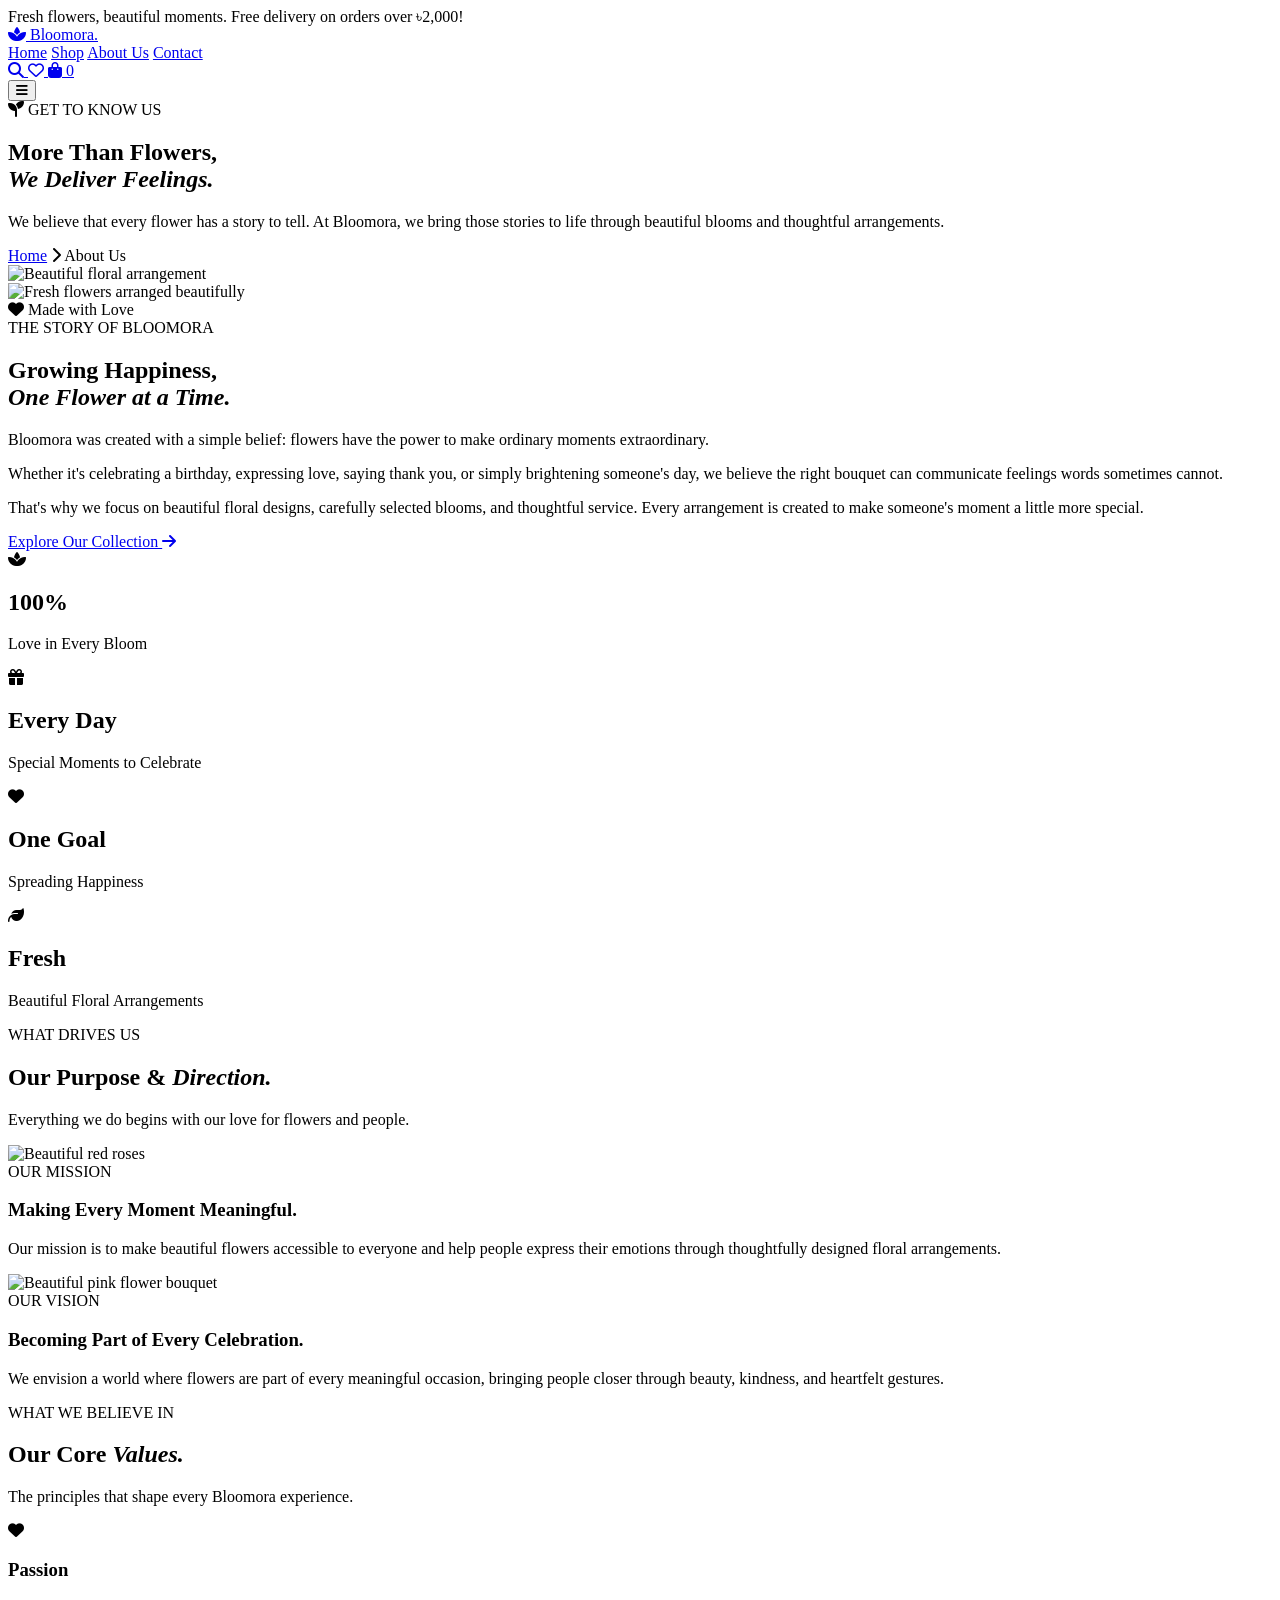
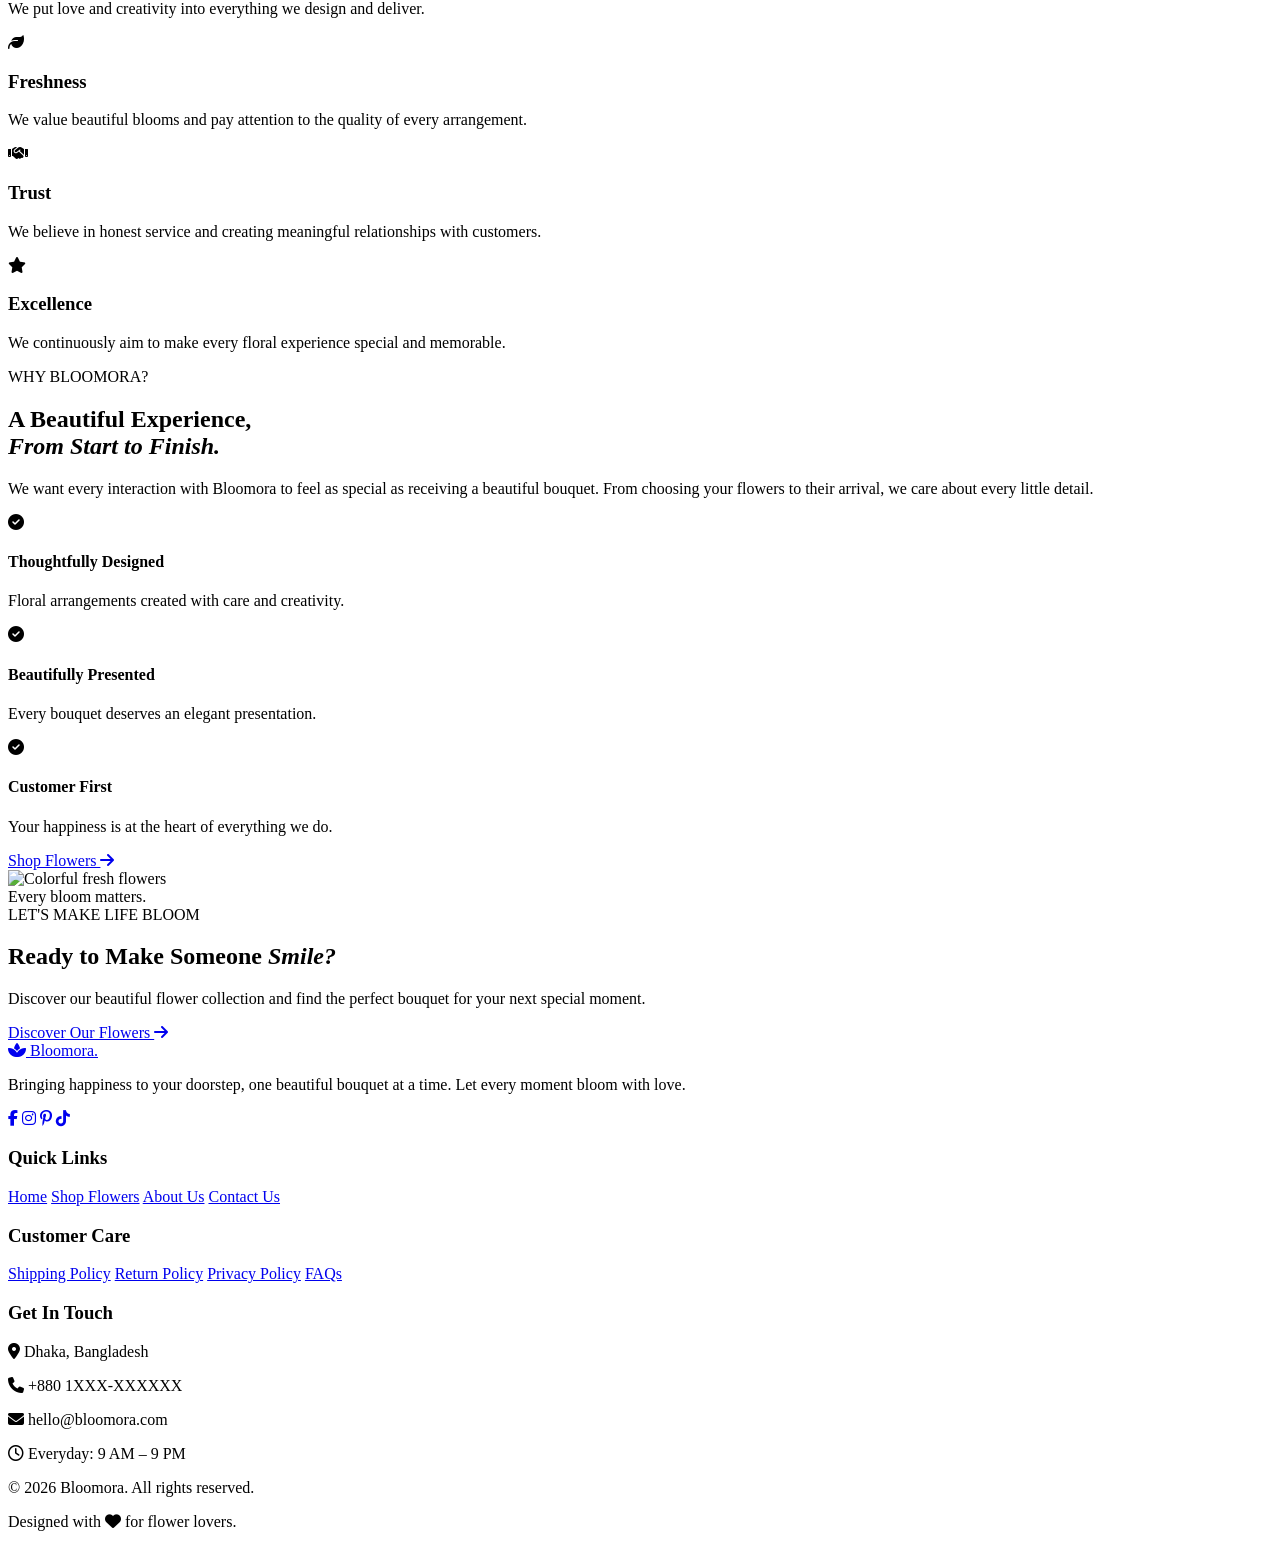
==== about.html @ 62928b1f "Add files via upload" ====
<!DOCTYPE html>
<html lang="en">
<head>
    <meta charset="UTF-8">
    <meta name="viewport" content="width=device-width, initial-scale=1.0">

    <meta name="description" content="Discover the story behind Bloomora. Learn about our passion for fresh flowers, beautiful arrangements and spreading happiness.">

    <title>About Us | Bloomora</title>

    <!-- Google Fonts -->
    <link rel="preconnect" href="https://fonts.googleapis.com">
    <link rel="preconnect" href="https://fonts.gstatic.com" crossorigin>

    <link href="https://fonts.googleapis.com/css2?family=DM+Sans:wght@400;500;600;700;800&family=Playfair+Display:ital,wght@0,500;0,600;0,700;1,500&display=swap" rel="stylesheet">

    <!-- Font Awesome -->
    <link rel="stylesheet" href="https://cdnjs.cloudflare.com/ajax/libs/font-awesome/6.7.2/css/all.min.css">

    <!-- Main CSS -->
    <link rel="stylesheet" href="css/style.css">
</head>

<body>

    <!-- Announcement Bar -->
    <div class="announcement-bar">
        Fresh flowers, beautiful moments. Free delivery on orders over ৳2,000!
    </div>


    <!-- Header -->
    <header class="header">
        <div class="container navbar">

            <a href="index.html" class="logo">
                <i class="fa-solid fa-spa"></i>
                Bloomora<span>.</span>
            </a>

            <nav class="nav-menu">
                <a href="index.html">Home</a>
                <a href="product.html">Shop</a>
                <a href="about.html" class="active">About Us</a>
                <a href="contact.html">Contact</a>
            </nav>

            <div class="nav-icons">
                <a href="product.html" aria-label="Search">
                    <i class="fa-solid fa-magnifying-glass"></i>
                </a>

                <a href="#" aria-label="Wishlist">
                    <i class="fa-regular fa-heart"></i>
                </a>

                <a href="#" class="cart-icon" aria-label="Shopping cart">
                    <i class="fa-solid fa-bag-shopping"></i>
                    <span>0</span>
                </a>
            </div>

            <button class="menu-toggle" aria-label="Open menu">
                <i class="fa-solid fa-bars"></i>
            </button>

        </div>
    </header>


    <main>

        <!-- About Hero -->
        <section class="about-hero">
            <div class="container about-hero-content">

                <span class="section-tag">
                    <i class="fa-solid fa-seedling"></i>
                    GET TO KNOW US
                </span>

                <h1>More Than Flowers,<br><em>We Deliver Feelings.</em></h1>

                <p>
                    We believe that every flower has a story to tell.
                    At Bloomora, we bring those stories to life through
                    beautiful blooms and thoughtful arrangements.
                </p>

                <div class="breadcrumb about-breadcrumb">
                    <a href="index.html">Home</a>
                    <i class="fa-solid fa-chevron-right"></i>
                    <span>About Us</span>
                </div>

            </div>
        </section>


        <!-- Our Story -->
        <section class="our-story section-padding">

            <div class="container story-grid">

                <div class="story-images">

                    <div class="story-image-main">
                        <img
                            src="https://images.unsplash.com/photo-1490750967868-88aa4486c946?auto=format&fit=crop&w=900&q=85"
                            alt="Beautiful floral arrangement"
                        >
                    </div>

                    <div class="story-image-small">
                        <img
                            src="https://images.unsplash.com/photo-1455659817273-f96807779a8a?auto=format&fit=crop&w=600&q=85"
                            alt="Fresh flowers arranged beautifully"
                        >
                    </div>

                    <div class="story-floating-label">
                        <i class="fa-solid fa-heart"></i>
                        <span>Made with Love</span>
                    </div>

                </div>


                <div class="story-content">

                    <span class="section-tag">THE STORY OF BLOOMORA</span>

                    <h2>Growing Happiness,<br><em>One Flower at a Time.</em></h2>

                    <p>
                        Bloomora was created with a simple belief:
                        flowers have the power to make ordinary moments
                        extraordinary.
                    </p>

                    <p>
                        Whether it's celebrating a birthday, expressing
                        love, saying thank you, or simply brightening
                        someone's day, we believe the right bouquet can
                        communicate feelings words sometimes cannot.
                    </p>

                    <p>
                        That's why we focus on beautiful floral designs,
                        carefully selected blooms, and thoughtful service.
                        Every arrangement is created to make someone's
                        moment a little more special.
                    </p>

                    <a href="product.html" class="btn btn-primary">
                        Explore Our Collection
                        <i class="fa-solid fa-arrow-right"></i>
                    </a>

                </div>

            </div>

        </section>


        <!-- Statistics -->
        <section class="about-stats">

            <div class="container stats-grid">

                <div class="stat-item">
                    <i class="fa-solid fa-spa"></i>
                    <h2>100%</h2>
                    <p>Love in Every Bloom</p>
                </div>

                <div class="stat-item">
                    <i class="fa-solid fa-gift"></i>
                    <h2>Every Day</h2>
                    <p>Special Moments to Celebrate</p>
                </div>

                <div class="stat-item">
                    <i class="fa-solid fa-heart"></i>
                    <h2>One Goal</h2>
                    <p>Spreading Happiness</p>
                </div>

                <div class="stat-item">
                    <i class="fa-solid fa-leaf"></i>
                    <h2>Fresh</h2>
                    <p>Beautiful Floral Arrangements</p>
                </div>

            </div>

        </section>


        <!-- Mission and Vision -->
        <section class="mission-section section-padding">

            <div class="container">

                <div class="section-heading centered-heading">
                    <span class="section-tag">WHAT DRIVES US</span>
                    <h2>Our Purpose & <em>Direction.</em></h2>
                    <p>Everything we do begins with our love for flowers and people.</p>
                </div>


                <div class="mission-grid">

                    <div class="mission-card">

                        <div class="mission-image">
                            <img
                                src="https://images.unsplash.com/photo-1494972308805-463bc619d34e?auto=format&fit=crop&w=800&q=85"
                                alt="Beautiful red roses"
                            >
                        </div>

                        <div class="mission-content">
                            <span class="section-tag">OUR MISSION</span>

                            <h3>Making Every Moment Meaningful.</h3>

                            <p>
                                Our mission is to make beautiful flowers
                                accessible to everyone and help people
                                express their emotions through thoughtfully
                                designed floral arrangements.
                            </p>
                        </div>

                    </div>


                    <div class="mission-card">

                        <div class="mission-image">
                            <img
                                src="https://images.unsplash.com/photo-1525310072745-f49212b5ac6d?auto=format&fit=crop&w=800&q=85"
                                alt="Beautiful pink flower bouquet"
                            >
                        </div>

                        <div class="mission-content">
                            <span class="section-tag">OUR VISION</span>

                            <h3>Becoming Part of Every Celebration.</h3>

                            <p>
                                We envision a world where flowers are
                                part of every meaningful occasion, bringing
                                people closer through beauty, kindness,
                                and heartfelt gestures.
                            </p>
                        </div>

                    </div>

                </div>

            </div>

        </section>


        <!-- Core Values -->
        <section class="values-section section-padding">

            <div class="container">

                <div class="section-heading centered-heading">
                    <span class="section-tag">WHAT WE BELIEVE IN</span>
                    <h2>Our Core <em>Values.</em></h2>
                    <p>The principles that shape every Bloomora experience.</p>
                </div>


                <div class="values-grid">

                    <div class="value-card">
                        <div class="value-icon">
                            <i class="fa-solid fa-heart"></i>
                        </div>

                        <h3>Passion</h3>

                        <p>
                            We put love and creativity into everything
                            we design and deliver.
                        </p>
                    </div>


                    <div class="value-card">
                        <div class="value-icon">
                            <i class="fa-solid fa-leaf"></i>
                        </div>

                        <h3>Freshness</h3>

                        <p>
                            We value beautiful blooms and pay attention
                            to the quality of every arrangement.
                        </p>
                    </div>


                    <div class="value-card">
                        <div class="value-icon">
                            <i class="fa-solid fa-handshake"></i>
                        </div>

                        <h3>Trust</h3>

                        <p>
                            We believe in honest service and creating
                            meaningful relationships with customers.
                        </p>
                    </div>


                    <div class="value-card">
                        <div class="value-icon">
                            <i class="fa-solid fa-star"></i>
                        </div>

                        <h3>Excellence</h3>

                        <p>
                            We continuously aim to make every floral
                            experience special and memorable.
                        </p>
                    </div>

                </div>

            </div>

        </section>


        <!-- Why Bloomora -->
        <section class="about-why-section section-padding">

            <div class="container about-why-grid">

                <div class="about-why-content">

                    <span class="section-tag">WHY BLOOMORA?</span>

                    <h2>A Beautiful Experience,<br><em>From Start to Finish.</em></h2>

                    <p>
                        We want every interaction with Bloomora to feel
                        as special as receiving a beautiful bouquet.
                        From choosing your flowers to their arrival,
                        we care about every little detail.
                    </p>


                    <div class="why-list">

                        <div class="why-list-item">
                            <i class="fa-solid fa-circle-check"></i>

                            <div>
                                <h4>Thoughtfully Designed</h4>
                                <p>Floral arrangements created with care and creativity.</p>
                            </div>
                        </div>


                        <div class="why-list-item">
                            <i class="fa-solid fa-circle-check"></i>

                            <div>
                                <h4>Beautifully Presented</h4>
                                <p>Every bouquet deserves an elegant presentation.</p>
                            </div>
                        </div>


                        <div class="why-list-item">
                            <i class="fa-solid fa-circle-check"></i>

                            <div>
                                <h4>Customer First</h4>
                                <p>Your happiness is at the heart of everything we do.</p>
                            </div>
                        </div>

                    </div>

                    <a href="product.html" class="btn btn-primary">
                        Shop Flowers <i class="fa-solid fa-arrow-right"></i>
                    </a>

                </div>


                <div class="about-why-image">
                    <img
                        src="https://images.unsplash.com/photo-1508610048659-a06b669e3321?auto=format&fit=crop&w=900&q=85"
                        alt="Colorful fresh flowers"
                    >

                    <div class="why-image-label">
                        <span>Every bloom matters.</span>
                    </div>
                </div>

            </div>

        </section>


        <!-- Call to Action -->
        <section class="about-cta">

            <div class="container about-cta-content">

                <span class="section-tag">LET'S MAKE LIFE BLOOM</span>

                <h2>Ready to Make Someone <em>Smile?</em></h2>

                <p>
                    Discover our beautiful flower collection
                    and find the perfect bouquet for your next special moment.
                </p>

                <a href="product.html" class="btn btn-primary">
                    Discover Our Flowers
                    <i class="fa-solid fa-arrow-right"></i>
                </a>

            </div>

        </section>

    </main>


    <!-- Footer -->
    <footer class="footer">

        <div class="container">

            <div class="footer-grid">

                <div class="footer-about">

                    <a href="index.html" class="logo footer-logo">
                        <i class="fa-solid fa-spa"></i>
                        Bloomora<span>.</span>
                    </a>

                    <p>
                        Bringing happiness to your doorstep, one beautiful
                        bouquet at a time. Let every moment bloom with love.
                    </p>

                    <div class="social-links">
                        <a href="#" aria-label="Facebook"><i class="fa-brands fa-facebook-f"></i></a>
                        <a href="#" aria-label="Instagram"><i class="fa-brands fa-instagram"></i></a>
                        <a href="#" aria-label="Pinterest"><i class="fa-brands fa-pinterest-p"></i></a>
                        <a href="#" aria-label="TikTok"><i class="fa-brands fa-tiktok"></i></a>
                    </div>

                </div>


                <div class="footer-links">
                    <h3>Quick Links</h3>
                    <a href="index.html">Home</a>
                    <a href="product.html">Shop Flowers</a>
                    <a href="about.html">About Us</a>
                    <a href="contact.html">Contact Us</a>
                </div>


                <div class="footer-links">
                    <h3>Customer Care</h3>
                    <a href="#">Shipping Policy</a>
                    <a href="#">Return Policy</a>
                    <a href="#">Privacy Policy</a>
                    <a href="#">FAQs</a>
                </div>


                <div class="footer-contact">
                    <h3>Get In Touch</h3>

                    <p><i class="fa-solid fa-location-dot"></i> Dhaka, Bangladesh</p>
                    <p><i class="fa-solid fa-phone"></i> +880 1XXX-XXXXXX</p>
                    <p><i class="fa-solid fa-envelope"></i> hello@bloomora.com</p>
                    <p><i class="fa-regular fa-clock"></i> Everyday: 9 AM – 9 PM</p>

                </div>

            </div>


            <div class="footer-bottom">
                <p>© 2026 Bloomora. All rights reserved.</p>
                <p>Designed with <i class="fa-solid fa-heart"></i> for flower lovers.</p>
            </div>

        </div>

    </footer>

</body>
</html>
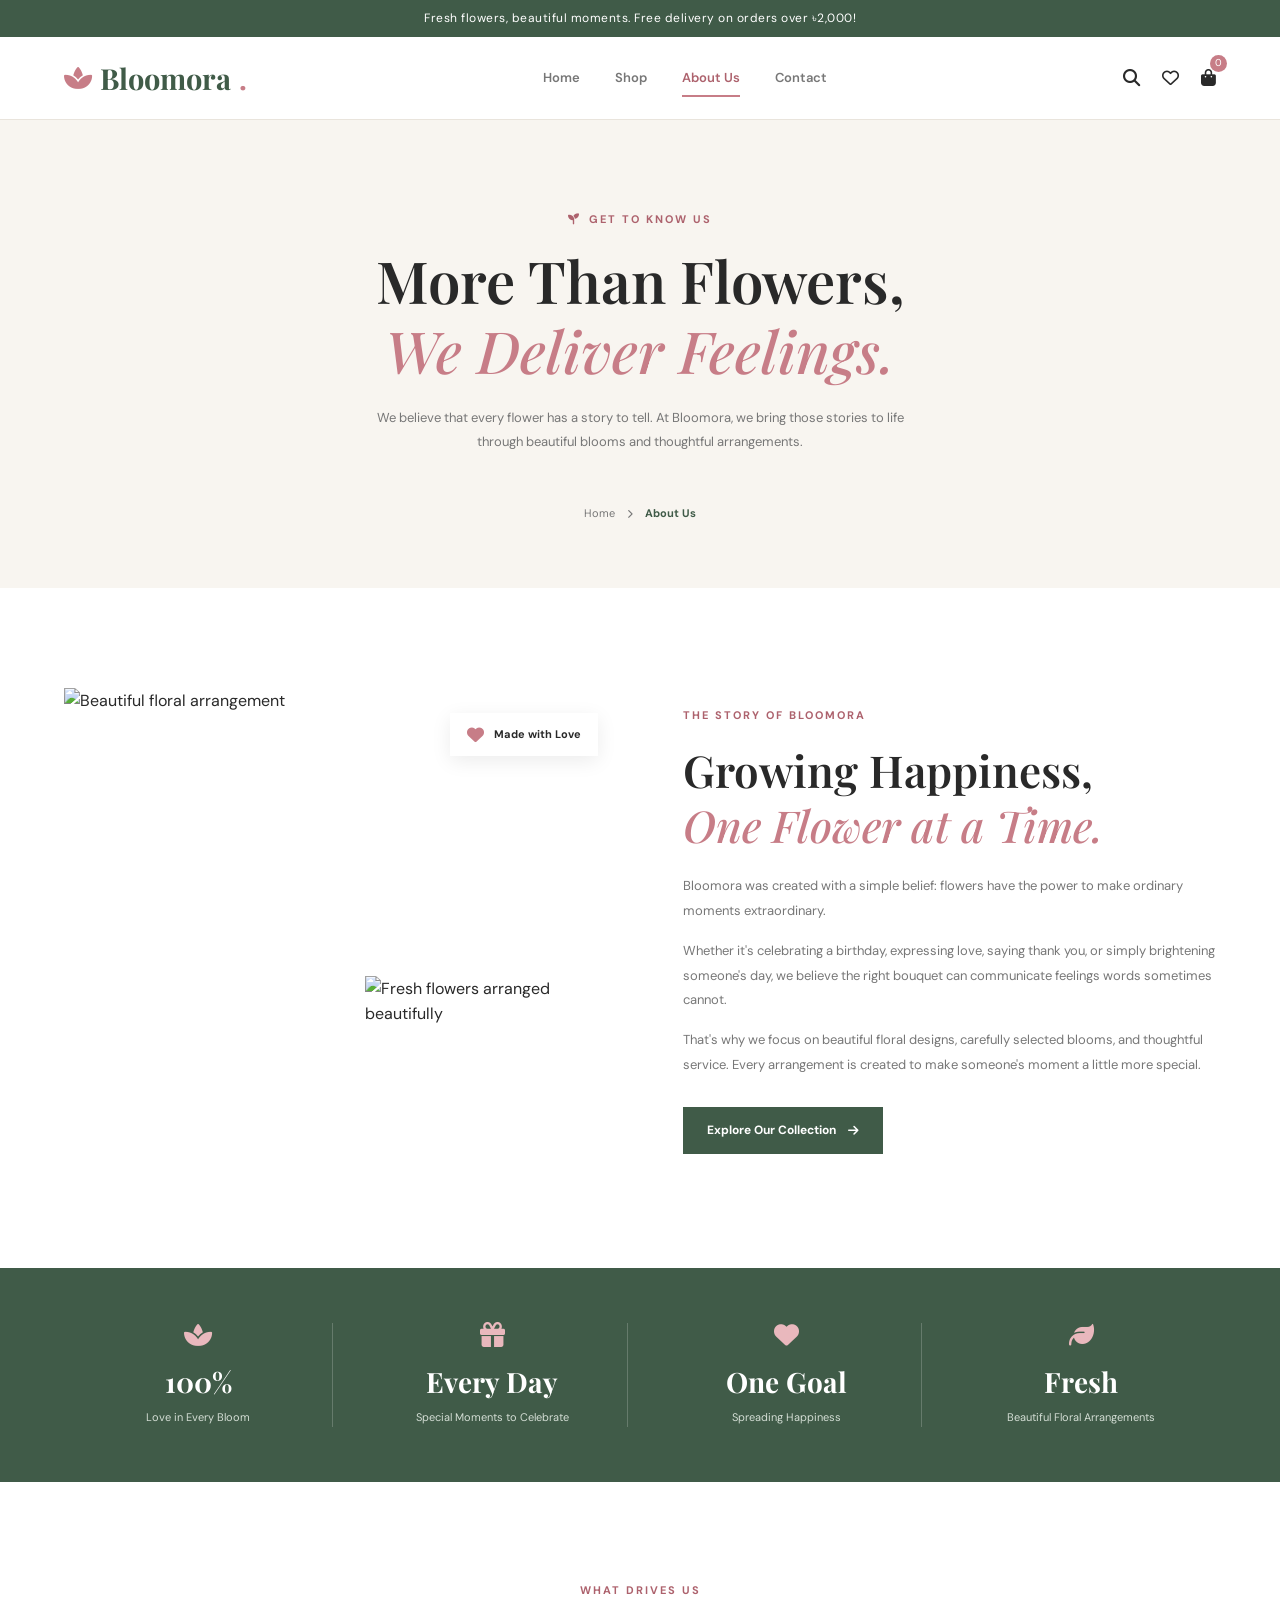
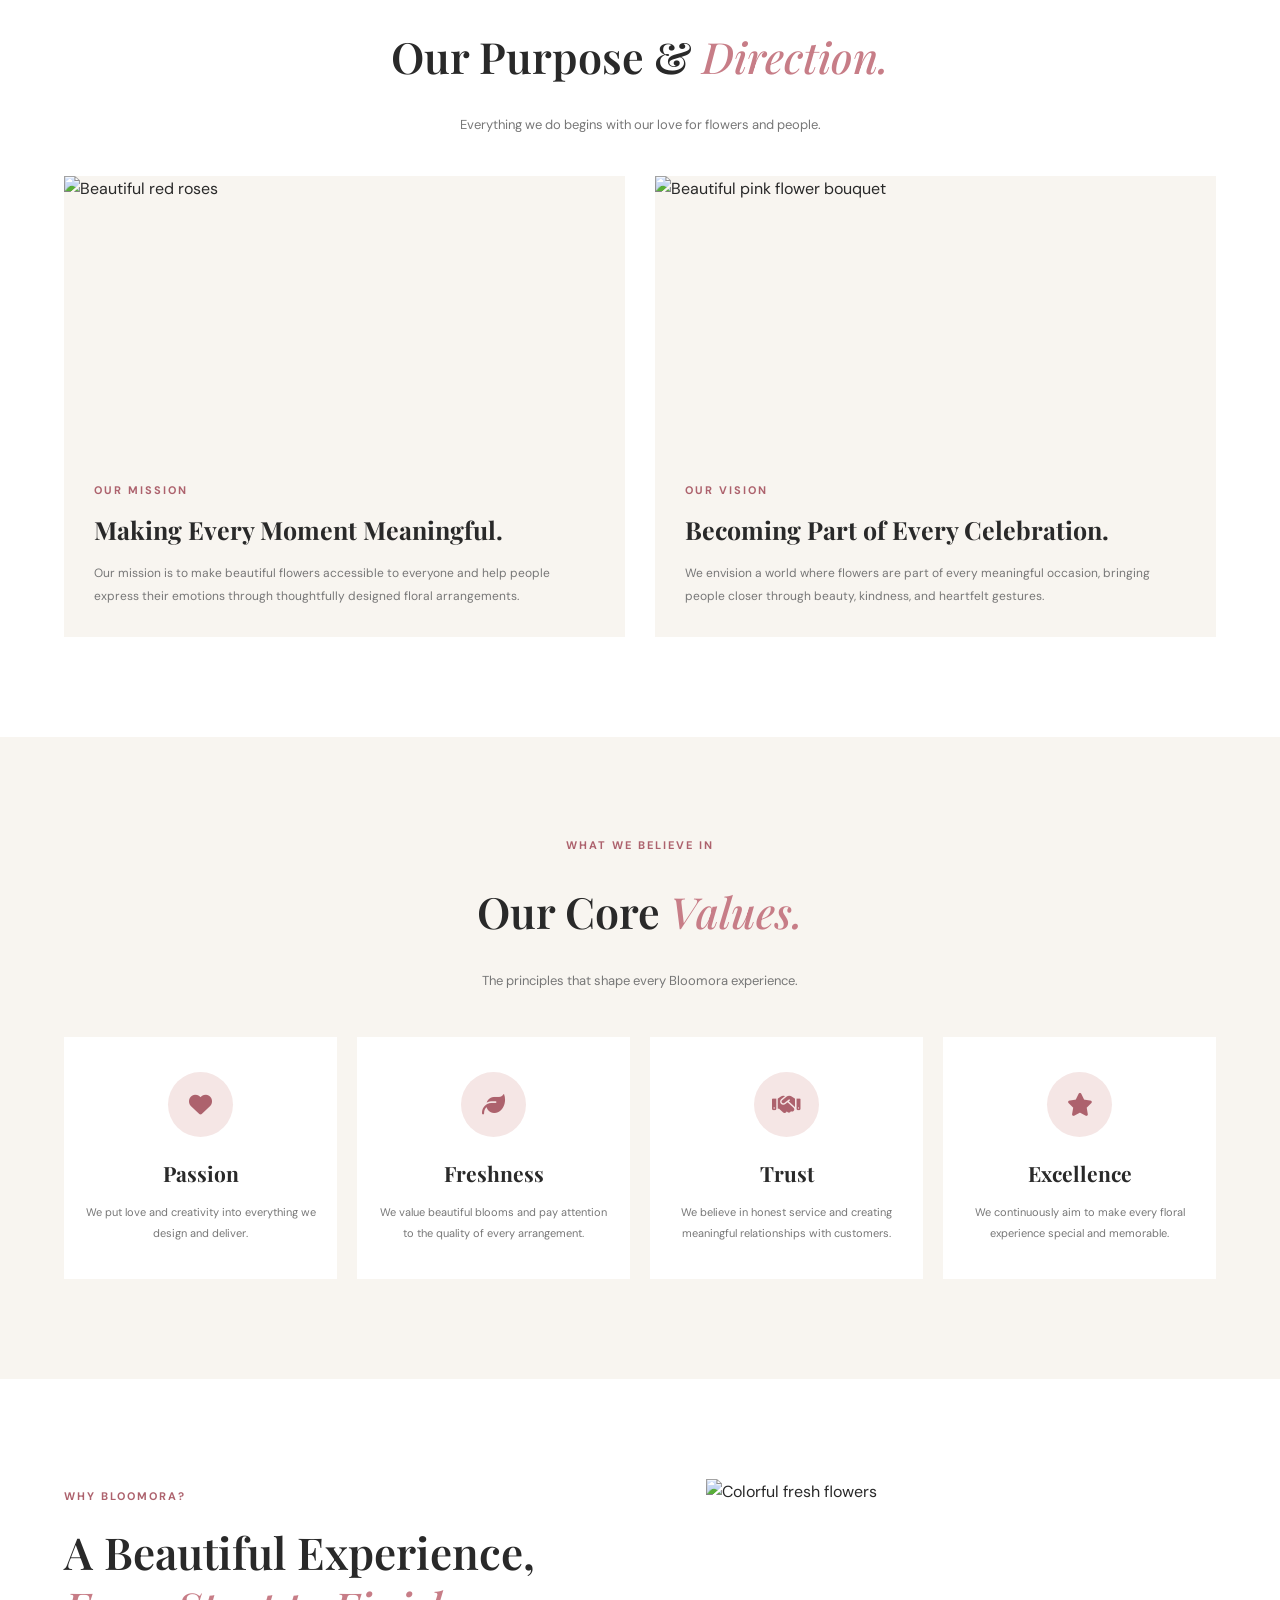
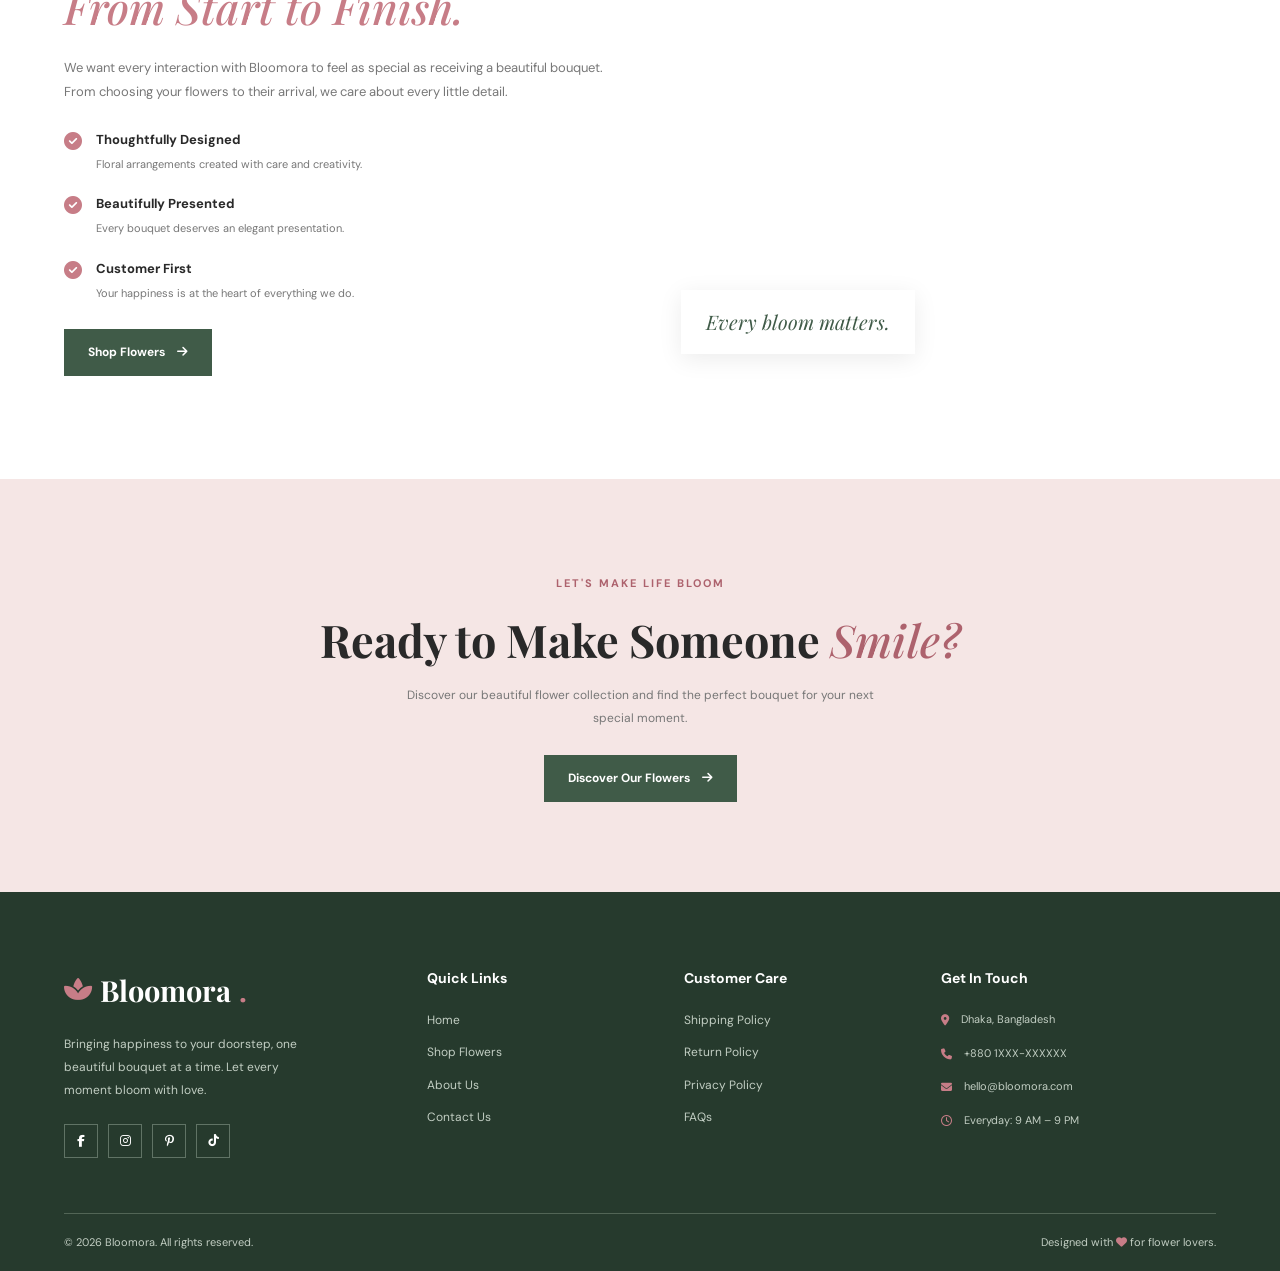
==== commit 1fbd3e57: "Add files via upload" ====
--- a/about.html
+++ b/about.html
@@ -19,7 +19,7 @@
     <link rel="stylesheet" href="https://cdnjs.cloudflare.com/ajax/libs/font-awesome/6.7.2/css/all.min.css">
 
     <!-- Main CSS -->
-    <link rel="stylesheet" href="css/style.css">
+    <link rel="stylesheet" href="style.css">
 </head>
 
 <body>
--- a/style.css
+++ b/style.css
@@ -0,0 +1,2616 @@
+
+/* =========================================
+   BLOOMORA - GLOBAL STYLES
+========================================= */
+
+@import url('https://fonts.googleapis.com/css2?family=DM+Sans:wght@400;500;600;700;800&family=Playfair+Display:ital,wght@0,500;0,600;0,700;1,500;1,600&display=swap');
+
+:root {
+    --primary: #c77d87;
+    --primary-dark: #ad626d;
+    --secondary: #405b48;
+    --secondary-dark: #304936;
+    --background: #f8f5f0;
+    --white: #ffffff;
+    --text: #292929;
+    --text-light: #777777;
+    --border: #e9e4dc;
+    --pink-light: #f5e6e5;
+
+    --heading-font: 'Playfair Display', serif;
+    --body-font: 'DM Sans', sans-serif;
+
+    --container-width: 1200px;
+}
+
+* {
+    margin: 0;
+    padding: 0;
+    box-sizing: border-box;
+}
+
+html {
+    scroll-behavior: smooth;
+}
+
+body {
+    font-family: var(--body-font);
+    color: var(--text);
+    background: var(--white);
+    line-height: 1.6;
+}
+
+a {
+    text-decoration: none;
+    color: inherit;
+}
+
+button,
+input {
+    font-family: inherit;
+}
+
+button {
+    cursor: pointer;
+}
+
+img {
+    display: block;
+    width: 100%;
+}
+
+.container {
+    width: min(90%, var(--container-width));
+    margin: 0 auto;
+}
+
+.section-padding {
+    padding: 100px 0;
+}
+
+
+/* =========================================
+   ANNOUNCEMENT BAR
+========================================= */
+
+.announcement-bar {
+    background: var(--secondary);
+    color: var(--white);
+    text-align: center;
+    padding: 9px 15px;
+    font-size: 12px;
+    letter-spacing: 0.5px;
+}
+
+
+/* =========================================
+   HEADER & NAVIGATION
+========================================= */
+
+.header {
+    background: var(--white);
+    border-bottom: 1px solid var(--border);
+    position: sticky;
+    top: 0;
+    z-index: 1000;
+}
+
+.navbar {
+    min-height: 82px;
+    display: flex;
+    align-items: center;
+    justify-content: space-between;
+    gap: 30px;
+}
+
+.logo {
+    font-family: var(--heading-font);
+    font-size: 29px;
+    font-weight: 700;
+    color: var(--secondary);
+    display: flex;
+    align-items: center;
+    gap: 8px;
+    white-space: nowrap;
+}
+
+.logo i {
+    font-size: 25px;
+    color: var(--primary);
+}
+
+.logo span {
+    color: var(--primary);
+}
+
+.nav-menu {
+    display: flex;
+    align-items: center;
+    gap: 35px;
+}
+
+.nav-menu a {
+    font-size: 13px;
+    font-weight: 600;
+    color: var(--text-light);
+    transition: 0.3s ease;
+    position: relative;
+}
+
+.nav-menu a:hover,
+.nav-menu a.active {
+    color: var(--primary-dark);
+}
+
+.nav-menu a::after {
+    content: '';
+    position: absolute;
+    left: 0;
+    bottom: -8px;
+    width: 0;
+    height: 2px;
+    background: var(--primary);
+    transition: 0.3s ease;
+}
+
+.nav-menu a:hover::after,
+.nav-menu a.active::after {
+    width: 100%;
+}
+
+.nav-icons {
+    display: flex;
+    align-items: center;
+    gap: 22px;
+}
+
+.nav-icons a {
+    color: var(--text);
+    font-size: 17px;
+    transition: 0.3s ease;
+    position: relative;
+}
+
+.nav-icons a:hover {
+    color: var(--primary);
+}
+
+.cart-icon span {
+    position: absolute;
+    top: -10px;
+    right: -11px;
+    width: 17px;
+    height: 17px;
+    background: var(--primary);
+    color: white;
+    border-radius: 50%;
+    font-size: 10px;
+    display: flex;
+    justify-content: center;
+    align-items: center;
+}
+
+.menu-toggle {
+    display: none;
+    border: none;
+    background: transparent;
+    font-size: 22px;
+    color: var(--secondary);
+}
+
+
+/* =========================================
+   HERO SECTION
+========================================= */
+
+.hero {
+    background: var(--background);
+    padding: 65px 0;
+    overflow: hidden;
+}
+
+.hero-content {
+    display: grid;
+    grid-template-columns: 1fr 0.95fr;
+    align-items: center;
+    gap: 65px;
+}
+
+.section-tag {
+    display: inline-flex;
+    align-items: center;
+    gap: 8px;
+    color: var(--primary-dark);
+    font-size: 11px;
+    font-weight: 700;
+    letter-spacing: 2px;
+    margin-bottom: 18px;
+}
+
+.hero-text h1 {
+    font-family: var(--heading-font);
+    font-size: clamp(43px, 5.1vw, 67px);
+    line-height: 1.15;
+    font-weight: 600;
+    max-width: 580px;
+    margin-bottom: 22px;
+}
+
+.hero-text h1 em,
+.section-heading h2 em,
+.promo-content h2 em,
+.newsletter-container h2 em {
+    color: var(--primary);
+    font-weight: 500;
+}
+
+.hero-text > p {
+    color: var(--text-light);
+    font-size: 15px;
+    max-width: 460px;
+    line-height: 1.9;
+    margin-bottom: 30px;
+}
+
+.hero-buttons {
+    display: flex;
+    align-items: center;
+    flex-wrap: wrap;
+    gap: 14px;
+}
+
+.btn {
+    display: inline-flex;
+    align-items: center;
+    justify-content: center;
+    gap: 12px;
+    padding: 14px 24px;
+    font-size: 12px;
+    font-weight: 700;
+    transition: 0.3s ease;
+}
+
+.btn-primary {
+    background: var(--secondary);
+    color: var(--white);
+}
+
+.btn-primary:hover {
+    background: var(--primary-dark);
+    transform: translateY(-3px);
+}
+
+.btn-outline {
+    border: 1px solid var(--border);
+    color: var(--text);
+    background: transparent;
+}
+
+.btn-outline:hover {
+    border-color: var(--primary);
+    color: var(--primary-dark);
+}
+
+.hero-note {
+    display: flex;
+    align-items: center;
+    gap: 13px;
+    margin-top: 42px;
+}
+
+.hero-note-icon {
+    width: 43px;
+    height: 43px;
+    background: var(--white);
+    color: var(--secondary);
+    border-radius: 50%;
+    display: grid;
+    place-items: center;
+}
+
+.hero-note strong,
+.hero-note span {
+    display: block;
+}
+
+.hero-note strong {
+    font-size: 12px;
+}
+
+.hero-note span {
+    font-size: 11px;
+    color: var(--text-light);
+    margin-top: 3px;
+}
+
+.hero-image {
+    height: 490px;
+    position: relative;
+}
+
+.hero-image > img {
+    height: 100%;
+    object-fit: cover;
+    border-radius: 200px 200px 8px 8px;
+}
+
+.hero-floating-card {
+    position: absolute;
+    bottom: 35px;
+    left: -35px;
+    background: var(--white);
+    padding: 16px 22px;
+    display: flex;
+    align-items: center;
+    gap: 13px;
+    box-shadow: 0 10px 35px rgba(0, 0, 0, 0.09);
+}
+
+.hero-floating-card > i {
+    font-size: 22px;
+    color: var(--primary);
+}
+
+.hero-floating-card strong,
+.hero-floating-card span {
+    display: block;
+}
+
+.hero-floating-card strong {
+    font-size: 12px;
+}
+
+.hero-floating-card span {
+    font-size: 10px;
+    color: var(--text-light);
+}
+
+
+/* =========================================
+   BENEFITS SECTION
+========================================= */
+
+.benefits-section {
+    padding: 30px 0;
+    border-bottom: 1px solid var(--border);
+}
+
+.benefits-grid {
+    display: grid;
+    grid-template-columns: repeat(4, 1fr);
+    gap: 25px;
+}
+
+.benefit-item {
+    display: flex;
+    align-items: center;
+    justify-content: center;
+    gap: 14px;
+}
+
+.benefit-item > i {
+    font-size: 24px;
+    color: var(--primary);
+}
+
+.benefit-item h3 {
+    font-size: 12px;
+    font-weight: 700;
+}
+
+.benefit-item p {
+    font-size: 11px;
+    color: var(--text-light);
+}
+
+
+/* =========================================
+   SECTION HEADINGS
+========================================= */
+
+.section-heading {
+    display: flex;
+    align-items: end;
+    justify-content: space-between;
+    gap: 20px;
+    margin-bottom: 40px;
+}
+
+.section-heading .section-tag {
+    margin-bottom: 10px;
+}
+
+.section-heading h2,
+.promo-content h2,
+.newsletter-container h2 {
+    font-family: var(--heading-font);
+    font-size: clamp(32px, 3.5vw, 43px);
+    line-height: 1.25;
+    font-weight: 600;
+}
+
+.text-link {
+    color: var(--secondary);
+    font-size: 12px;
+    font-weight: 700;
+    display: inline-flex;
+    align-items: center;
+    gap: 10px;
+    transition: 0.3s ease;
+    white-space: nowrap;
+}
+
+.text-link:hover {
+    color: var(--primary-dark);
+    gap: 15px;
+}
+
+
+/* =========================================
+   CATEGORIES SECTION
+========================================= */
+
+.categories-section {
+    background: var(--white);
+}
+
+.categories-grid {
+    display: grid;
+    grid-template-columns: repeat(3, 1fr);
+    gap: 25px;
+}
+
+.category-card {
+    position: relative;
+    height: 340px;
+    overflow: hidden;
+}
+
+.category-card img {
+    height: 100%;
+    object-fit: cover;
+    transition: transform 0.6s ease;
+}
+
+.category-card:hover img {
+    transform: scale(1.08);
+}
+
+.category-card::after {
+    content: '';
+    position: absolute;
+    inset: 0;
+    background: linear-gradient(
+        to top,
+        rgba(0, 0, 0, 0.7),
+        transparent 65%
+    );
+}
+
+.category-overlay {
+    position: absolute;
+    z-index: 2;
+    bottom: 25px;
+    left: 25px;
+    color: var(--white);
+}
+
+.category-overlay h3 {
+    font-family: var(--heading-font);
+    font-size: 25px;
+    font-weight: 600;
+    margin-bottom: 7px;
+}
+
+.category-overlay span {
+    font-size: 11px;
+    display: flex;
+    align-items: center;
+    gap: 10px;
+}
+
+
+/* =========================================
+   PRODUCTS SECTION
+========================================= */
+
+.products-section {
+    background: var(--background);
+}
+
+.products-grid {
+    display: grid;
+    grid-template-columns: repeat(4, 1fr);
+    gap: 22px;
+}
+
+.product-card {
+    background: var(--white);
+    overflow: hidden;
+    transition: 0.3s ease;
+}
+
+.product-card:hover {
+    transform: translateY(-6px);
+    box-shadow: 0 15px 35px rgba(0, 0, 0, 0.06);
+}
+
+.product-image {
+    height: 260px;
+    position: relative;
+    overflow: hidden;
+}
+
+.product-image > img {
+    height: 100%;
+    object-fit: cover;
+    transition: transform 0.5s ease;
+}
+
+.product-card:hover .product-image > img {
+    transform: scale(1.07);
+}
+
+.product-badge {
+    position: absolute;
+    top: 14px;
+    left: 14px;
+    z-index: 2;
+    padding: 6px 11px;
+    background: var(--secondary);
+    color: var(--white);
+    font-size: 9px;
+    font-weight: 700;
+}
+
+.badge-new {
+    background: var(--primary);
+}
+
+.badge-sale {
+    background: #ad6e43;
+}
+
+.wishlist-btn {
+    position: absolute;
+    top: 13px;
+    right: 13px;
+    z-index: 2;
+    background: var(--white);
+    border: none;
+    border-radius: 50%;
+    width: 34px;
+    height: 34px;
+    display: grid;
+    place-items: center;
+    color: var(--text);
+    transition: 0.3s ease;
+}
+
+.wishlist-btn:hover {
+    background: var(--primary);
+    color: var(--white);
+}
+
+.quick-view {
+    position: absolute;
+    bottom: -45px;
+    left: 0;
+    width: 100%;
+    text-align: center;
+    padding: 12px;
+    background: var(--secondary);
+    color: var(--white);
+    font-size: 11px;
+    font-weight: 700;
+    transition: 0.3s ease;
+}
+
+.product-card:hover .quick-view {
+    bottom: 0;
+}
+
+.product-info {
+    padding: 17px;
+}
+
+.product-category {
+    font-size: 9px;
+    font-weight: 700;
+    letter-spacing: 1px;
+    color: var(--primary-dark);
+}
+
+.product-info h3 {
+    font-family: var(--heading-font);
+    font-size: 18px;
+    font-weight: 600;
+    margin: 6px 0;
+}
+
+.product-rating {
+    display: flex;
+    align-items: center;
+    gap: 3px;
+    color: #e7ad52;
+    font-size: 10px;
+}
+
+.product-rating span {
+    color: var(--text-light);
+    margin-left: 5px;
+}
+
+.product-bottom {
+    border-top: 1px solid var(--border);
+    padding-top: 12px;
+    margin-top: 14px;
+    display: flex;
+    align-items: center;
+    justify-content: space-between;
+}
+
+.product-bottom strong {
+    font-size: 15px;
+    color: var(--secondary);
+}
+
+.product-bottom del {
+    font-size: 11px;
+    color: #999;
+    font-weight: 400;
+}
+
+.product-bottom a {
+    width: 32px;
+    height: 32px;
+    display: grid;
+    place-items: center;
+    background: var(--pink-light);
+    color: var(--primary-dark);
+    transition: 0.3s ease;
+}
+
+.product-bottom a:hover {
+    background: var(--secondary);
+    color: var(--white);
+}
+
+
+/* =========================================
+   PROMOTIONAL BANNER
+========================================= */
+
+.promo-section {
+    padding: 100px 0;
+    background: var(--white);
+}
+
+.promo-container {
+    display: grid;
+    grid-template-columns: 1fr 1fr;
+    align-items: center;
+    gap: 75px;
+    background: var(--background);
+    padding: 45px;
+}
+
+.promo-image {
+    height: 390px;
+    overflow: hidden;
+}
+
+.promo-image img {
+    height: 100%;
+    object-fit: cover;
+}
+
+.promo-content h2 {
+    margin-bottom: 20px;
+}
+
+.promo-content p {
+    font-size: 13px;
+    line-height: 1.9;
+    color: var(--text-light);
+    margin-bottom: 25px;
+    max-width: 430px;
+}
+
+
+/* =========================================
+   WHY CHOOSE US
+========================================= */
+
+.why-section {
+    background: var(--background);
+}
+
+.centered-heading {
+    display: flex;
+    flex-direction: column;
+    align-items: center;
+    text-align: center;
+}
+
+.centered-heading p {
+    font-size: 13px;
+    color: var(--text-light);
+    margin-top: 12px;
+}
+
+.why-grid {
+    display: grid;
+    grid-template-columns: repeat(3, 1fr);
+    gap: 25px;
+    margin-top: 45px;
+}
+
+.why-card {
+    background: var(--white);
+    text-align: center;
+    padding: 40px 25px;
+    transition: 0.3s ease;
+}
+
+.why-card:hover {
+    transform: translateY(-6px);
+    box-shadow: 0 12px 30px rgba(0, 0, 0, 0.05);
+}
+
+.why-icon {
+    width: 65px;
+    height: 65px;
+    margin: 0 auto 20px;
+    display: grid;
+    place-items: center;
+    background: var(--pink-light);
+    color: var(--primary-dark);
+    border-radius: 50%;
+    font-size: 23px;
+}
+
+.why-card h3 {
+    font-family: var(--heading-font);
+    font-size: 21px;
+    margin-bottom: 10px;
+}
+
+.why-card p {
+    font-size: 12px;
+    line-height: 1.8;
+    color: var(--text-light);
+}
+
+
+/* =========================================
+   TESTIMONIALS
+========================================= */
+
+.testimonial-section {
+    background: var(--white);
+}
+
+.testimonial-grid {
+    display: grid;
+    grid-template-columns: repeat(3, 1fr);
+    gap: 22px;
+    margin-top: 35px;
+}
+
+.testimonial-card {
+    border: 1px solid var(--border);
+    padding: 30px;
+    transition: 0.3s ease;
+}
+
+.testimonial-card:hover {
+    border-color: var(--primary);
+    transform: translateY(-5px);
+}
+
+.featured-testimonial {
+    background: var(--background);
+    border-color: var(--background);
+}
+
+.testimonial-stars {
+    color: #e7ad52;
+    font-size: 15px;
+    letter-spacing: 3px;
+    margin-bottom: 20px;
+}
+
+.testimonial-card > p {
+    font-family: var(--heading-font);
+    font-size: 17px;
+    line-height: 1.8;
+    margin-bottom: 25px;
+}
+
+.customer-info {
+    display: flex;
+    align-items: center;
+    gap: 12px;
+}
+
+.customer-avatar {
+    width: 42px;
+    height: 42px;
+    background: var(--pink-light);
+    color: var(--primary-dark);
+    border-radius: 50%;
+    display: grid;
+    place-items: center;
+    font-weight: 700;
+}
+
+.customer-info h4 {
+    font-size: 12px;
+}
+
+.customer-info span {
+    font-size: 10px;
+    color: var(--text-light);
+}
+
+
+/* =========================================
+   NEWSLETTER
+========================================= */
+
+.newsletter-section {
+    padding: 70px 0;
+    background: var(--pink-light);
+}
+
+.newsletter-container {
+    display: flex;
+    align-items: center;
+    justify-content: space-between;
+    gap: 40px;
+}
+
+.newsletter-container h2 {
+    font-size: 32px;
+}
+
+.newsletter-container p {
+    font-size: 12px;
+    color: var(--text-light);
+    margin-top: 10px;
+}
+
+.newsletter-form {
+    display: flex;
+    width: min(100%, 440px);
+    background: var(--white);
+    padding: 5px;
+}
+
+.newsletter-form input {
+    flex: 1;
+    min-width: 0;
+    padding: 13px;
+    border: none;
+    outline: none;
+    font-size: 11px;
+}
+
+.newsletter-form button {
+    border: none;
+    padding: 13px 18px;
+    background: var(--secondary);
+    color: var(--white);
+    font-size: 11px;
+    font-weight: 700;
+    white-space: nowrap;
+    transition: 0.3s ease;
+}
+
+.newsletter-form button:hover {
+    background: var(--primary-dark);
+}
+
+
+/* =========================================
+   FOOTER
+========================================= */
+
+.footer {
+    background: #263a2d;
+    color: var(--white);
+    padding: 75px 0 0;
+}
+
+.footer-grid {
+    display: grid;
+    grid-template-columns: 1.5fr 1fr 1fr 1.3fr;
+    gap: 45px;
+    padding-bottom: 55px;
+}
+
+.footer-logo {
+    color: var(--white);
+    margin-bottom: 20px;
+}
+
+.footer-about > p {
+    font-size: 12px;
+    line-height: 1.9;
+    color: #c2cec3;
+    max-width: 260px;
+}
+
+.social-links {
+    display: flex;
+    gap: 10px;
+    margin-top: 22px;
+}
+
+.social-links a {
+    width: 34px;
+    height: 34px;
+    border: 1px solid #607365;
+    display: grid;
+    place-items: center;
+    font-size: 12px;
+    transition: 0.3s ease;
+}
+
+.social-links a:hover {
+    background: var(--primary);
+    border-color: var(--primary);
+}
+
+.footer-links h3,
+.footer-contact h3 {
+    font-size: 14px;
+    margin-bottom: 22px;
+}
+
+.footer-links a {
+    display: block;
+    color: #c2cec3;
+    font-size: 12px;
+    margin-bottom: 13px;
+    transition: 0.3s ease;
+}
+
+.footer-links a:hover {
+    color: var(--primary);
+    padding-left: 5px;
+}
+
+.footer-contact p {
+    display: flex;
+    align-items: flex-start;
+    gap: 12px;
+    font-size: 11px;
+    color: #c2cec3;
+    margin-bottom: 16px;
+}
+
+.footer-contact i {
+    color: var(--primary);
+    margin-top: 4px;
+}
+
+.footer-bottom {
+    padding: 20px 0;
+    border-top: 1px solid #526556;
+    display: flex;
+    align-items: center;
+    justify-content: space-between;
+    gap: 20px;
+    color: #c2cec3;
+    font-size: 11px;
+}
+
+.footer-bottom i {
+    color: var(--primary);
+}
+
+
+/* =========================================
+   RESPONSIVE DESIGN - TABLETS
+========================================= */
+
+@media (max-width: 992px) {
+
+    .nav-menu {
+        gap: 20px;
+    }
+
+    .hero-content {
+        gap: 35px;
+    }
+
+    .hero-image {
+        height: 400px;
+    }
+
+    .products-grid {
+        grid-template-columns: repeat(2, 1fr);
+    }
+
+    .product-image {
+        height: 300px;
+    }
+
+    .promo-container {
+        gap: 35px;
+        padding: 30px;
+    }
+
+    .footer-grid {
+        grid-template-columns: repeat(2, 1fr);
+    }
+
+}
+
+
+/* =========================================
+   RESPONSIVE DESIGN - MOBILE
+========================================= */
+
+@media (max-width: 768px) {
+
+    .section-padding {
+        padding: 70px 0;
+    }
+
+    .announcement-bar {
+        font-size: 10px;
+    }
+
+    .navbar {
+        min-height: 70px;
+    }
+
+    .logo {
+        font-size: 25px;
+    }
+
+    .nav-menu {
+        display: none;
+    }
+
+    .nav-icons {
+        margin-left: auto;
+        gap: 16px;
+    }
+
+    .menu-toggle {
+        display: block;
+    }
+
+    .hero {
+        padding: 50px 0;
+    }
+
+    .hero-content {
+        grid-template-columns: 1fr;
+        gap: 40px;
+    }
+
+    .hero-text h1 {
+        font-size: 48px;
+    }
+
+    .hero-image {
+        height: 420px;
+        max-width: 500px;
+        width: 100%;
+        margin: 0 auto;
+    }
+
+    .hero-floating-card {
+        left: 10px;
+    }
+
+    .benefits-grid {
+        grid-template-columns: repeat(2, 1fr);
+        row-gap: 25px;
+    }
+
+    .benefit-item {
+        justify-content: flex-start;
+    }
+
+    .section-heading {
+        align-items: flex-start;
+        flex-direction: column;
+    }
+
+    .categories-grid {
+        grid-template-columns: 1fr;
+    }
+
+    .category-card {
+        height: 320px;
+    }
+
+    .products-grid {
+        grid-template-columns: repeat(2, 1fr);
+        gap: 15px;
+    }
+
+    .product-image {
+        height: 230px;
+    }
+
+    .product-info {
+        padding: 13px;
+    }
+
+    .product-info h3 {
+        font-size: 16px;
+    }
+
+    .promo-container {
+        grid-template-columns: 1fr;
+        padding: 25px;
+    }
+
+    .promo-image {
+        height: 300px;
+    }
+
+    .why-grid,
+    .testimonial-grid {
+        grid-template-columns: 1fr;
+    }
+
+    .newsletter-container {
+        flex-direction: column;
+        align-items: flex-start;
+    }
+
+    .newsletter-form {
+        width: 100%;
+    }
+
+    .footer-grid {
+        grid-template-columns: repeat(2, 1fr);
+        gap: 35px 20px;
+    }
+
+}
+
+
+/* =========================================
+   SMALL MOBILE DEVICES
+========================================= */
+
+@media (max-width: 480px) {
+
+    .container {
+        width: 92%;
+    }
+
+    .section-padding {
+        padding: 55px 0;
+    }
+
+    .nav-icons {
+        gap: 12px;
+    }
+
+    .nav-icons a {
+        font-size: 15px;
+    }
+
+    .hero-text h1 {
+        font-size: 40px;
+    }
+
+    .hero-text > p {
+        font-size: 13px;
+    }
+
+    .hero-buttons {
+        align-items: stretch;
+        flex-direction: column;
+    }
+
+    .btn {
+        width: 100%;
+    }
+
+    .hero-image {
+        height: 340px;
+    }
+
+    .benefits-grid {
+        grid-template-columns: 1fr 1fr;
+        gap: 20px 10px;
+    }
+
+    .benefit-item {
+        gap: 8px;
+    }
+
+    .benefit-item > i {
+        font-size: 19px;
+    }
+
+    .benefit-item h3 {
+        font-size: 10px;
+    }
+
+    .benefit-item p {
+        font-size: 9px;
+    }
+
+    .section-heading h2 {
+        font-size: 32px;
+    }
+
+    .products-grid {
+        gap: 12px;
+    }
+
+    .product-image {
+        height: 175px;
+    }
+
+    .product-info h3 {
+        font-size: 14px;
+    }
+
+    .product-category {
+        font-size: 8px;
+    }
+
+    .product-bottom strong {
+        font-size: 12px;
+    }
+
+    .product-bottom del {
+        font-size: 9px;
+    }
+
+    .quick-view {
+        display: none;
+    }
+
+    .promo-image {
+        height: 230px;
+    }
+
+    .promo-container {
+        padding: 18px;
+    }
+
+    .newsletter-container h2 {
+        font-size: 28px;
+    }
+
+    .newsletter-form button {
+        padding: 12px;
+        font-size: 10px;
+    }
+
+    .footer-grid {
+        grid-template-columns: 1fr 1fr;
+    }
+
+    .footer-bottom {
+        flex-direction: column;
+        text-align: center;
+    }
+
+}
+
+
+
+
+/* =========================================
+   BLOOMORA PRODUCT PAGE
+========================================= */
+
+/* Shop Hero */
+
+.shop-hero {
+    background: var(--background);
+    text-align: center;
+    padding: 85px 0;
+}
+
+.shop-hero h1 {
+    font-family: var(--heading-font);
+    font-size: clamp(35px, 5vw, 55px);
+    font-weight: 600;
+    line-height: 1.25;
+}
+
+.shop-hero h1 em {
+    color: var(--primary);
+    font-weight: 500;
+}
+
+.shop-hero p {
+    max-width: 540px;
+    margin: 15px auto 0;
+    font-size: 13px;
+    color: var(--text-light);
+    line-height: 1.9;
+}
+
+
+/* Breadcrumb */
+
+.breadcrumb {
+    display: flex;
+    align-items: center;
+    gap: 12px;
+    padding-top: 25px;
+    font-size: 11px;
+    color: var(--text-light);
+}
+
+.breadcrumb a:hover {
+    color: var(--primary);
+}
+
+.breadcrumb i {
+    font-size: 9px;
+}
+
+.breadcrumb span {
+    color: var(--secondary);
+    font-weight: 700;
+}
+
+
+/* Shop Categories */
+
+.shop-categories {
+    padding: 35px 0;
+    border-bottom: 1px solid var(--border);
+}
+
+.shop-category-list {
+    display: flex;
+    justify-content: center;
+    flex-wrap: wrap;
+    gap: 15px;
+}
+
+.shop-category-item {
+    display: flex;
+    align-items: center;
+    gap: 10px;
+    padding: 12px 20px;
+    background: var(--background);
+    color: var(--text-light);
+    font-size: 12px;
+    font-weight: 600;
+    transition: 0.3s ease;
+}
+
+.shop-category-item i {
+    color: var(--primary);
+}
+
+.shop-category-item:hover,
+.shop-category-item.active {
+    background: var(--secondary);
+    color: var(--white);
+}
+
+.shop-category-item.active i,
+.shop-category-item:hover i {
+    color: var(--white);
+}
+
+
+/* Shop Toolbar */
+
+.shop-toolbar {
+    display: flex;
+    align-items: center;
+    justify-content: space-between;
+    gap: 20px;
+    margin-bottom: 35px;
+}
+
+.shop-toolbar h2 {
+    font-family: var(--heading-font);
+    font-size: 26px;
+    font-weight: 600;
+}
+
+.shop-toolbar p {
+    color: var(--text-light);
+    font-size: 11px;
+    margin-top: 5px;
+}
+
+.shop-sort {
+    display: flex;
+    align-items: center;
+    gap: 12px;
+}
+
+.shop-sort label {
+    font-size: 11px;
+    color: var(--text-light);
+}
+
+.shop-sort select {
+    border: 1px solid var(--border);
+    background: var(--white);
+    padding: 12px 15px;
+    outline: none;
+    font-size: 11px;
+    color: var(--text);
+}
+
+
+/* Shop Layout */
+
+.shop-layout {
+    display: grid;
+    grid-template-columns: 230px 1fr;
+    gap: 35px;
+    align-items: start;
+}
+
+
+/* Sidebar */
+
+.shop-sidebar {
+    border: 1px solid var(--border);
+    padding: 22px;
+}
+
+.filter-group {
+    padding-bottom: 25px;
+    margin-bottom: 25px;
+    border-bottom: 1px solid var(--border);
+}
+
+.filter-group h3 {
+    font-family: var(--heading-font);
+    font-size: 19px;
+    margin-bottom: 17px;
+}
+
+.filter-group label {
+    display: flex;
+    align-items: center;
+    gap: 10px;
+    margin-bottom: 13px;
+    font-size: 11px;
+    color: var(--text-light);
+    cursor: pointer;
+}
+
+.filter-group label span {
+    margin-left: auto;
+    color: #999;
+}
+
+.filter-group input {
+    accent-color: var(--primary);
+    cursor: pointer;
+}
+
+
+/* Color Filters */
+
+.color-filters {
+    display: flex;
+    gap: 10px;
+    flex-wrap: wrap;
+}
+
+.color-option {
+    width: 27px;
+    height: 27px;
+    border: 2px solid var(--white);
+    outline: 1px solid var(--border);
+    border-radius: 50%;
+    transition: 0.3s ease;
+}
+
+.color-option:hover {
+    outline: 2px solid var(--primary);
+}
+
+.color-option.pink {
+    background: #e6a8bb;
+}
+
+.color-option.red {
+    background: #c43c4d;
+}
+
+.color-option.yellow {
+    background: #e9c65d;
+}
+
+.color-option.white {
+    background: #f4f0e9;
+}
+
+.color-option.purple {
+    background: #9a75b8;
+}
+
+
+/* Sidebar Promotional Card */
+
+.sidebar-promo {
+    background: var(--pink-light);
+    padding: 22px 17px;
+    text-align: center;
+}
+
+.sidebar-promo > i {
+    color: var(--primary-dark);
+    font-size: 28px;
+    margin-bottom: 12px;
+}
+
+.sidebar-promo h3 {
+    font-family: var(--heading-font);
+    font-size: 19px;
+    margin-bottom: 10px;
+}
+
+.sidebar-promo p {
+    color: var(--text-light);
+    font-size: 11px;
+    line-height: 1.8;
+    margin-bottom: 15px;
+}
+
+.sidebar-promo a {
+    color: var(--secondary);
+    font-size: 11px;
+    font-weight: 700;
+}
+
+
+/* Product Grid */
+
+.shop-product-grid {
+    display: grid;
+    grid-template-columns: repeat(3, 1fr);
+    gap: 20px;
+}
+
+.shop-product-grid .product-image {
+    height: 220px;
+}
+
+.shop-product-grid .product-info {
+    padding: 13px;
+}
+
+.shop-product-grid .product-info h3 {
+    font-size: 16px;
+}
+
+
+/* Pagination */
+
+.pagination {
+    display: flex;
+    align-items: center;
+    justify-content: center;
+    gap: 10px;
+    margin-top: 60px;
+}
+
+.pagination a {
+    width: 38px;
+    height: 38px;
+    display: grid;
+    place-items: center;
+    border: 1px solid var(--border);
+    font-size: 12px;
+    transition: 0.3s ease;
+}
+
+.pagination .active,
+.pagination a:hover {
+    background: var(--secondary);
+    border-color: var(--secondary);
+    color: var(--white);
+}
+
+.page-arrow {
+    color: var(--secondary);
+}
+
+
+/* Shop Promo */
+
+.shop-promo {
+    background: var(--background);
+    padding: 65px 0;
+}
+
+.shop-promo-content {
+    display: flex;
+    align-items: center;
+    justify-content: space-between;
+    gap: 30px;
+}
+
+.shop-promo h2 {
+    font-family: var(--heading-font);
+    font-size: 38px;
+    line-height: 1.3;
+}
+
+.shop-promo h2 em {
+    color: var(--primary);
+}
+
+.shop-promo p {
+    font-size: 12px;
+    color: var(--text-light);
+    margin-top: 12px;
+}
+
+
+/* =========================================
+   PRODUCT PAGE RESPONSIVE
+========================================= */
+
+@media (max-width: 1100px) {
+
+    .shop-product-grid {
+        grid-template-columns: repeat(2, 1fr);
+    }
+
+    .shop-layout {
+        grid-template-columns: 200px 1fr;
+        gap: 20px;
+    }
+
+}
+
+
+@media (max-width: 768px) {
+
+    .shop-hero {
+        padding: 65px 0;
+    }
+
+    .shop-category-list {
+        justify-content: flex-start;
+    }
+
+    .shop-layout {
+        grid-template-columns: 1fr;
+    }
+
+    .shop-sidebar {
+        display: grid;
+        grid-template-columns: repeat(2, 1fr);
+        gap: 20px;
+    }
+
+    .filter-group {
+        margin-bottom: 0;
+    }
+
+    .sidebar-promo {
+        grid-column: span 2;
+    }
+
+    .shop-product-grid {
+        grid-template-columns: repeat(2, 1fr);
+    }
+
+    .shop-product-grid .product-image {
+        height: 240px;
+    }
+
+    .shop-promo-content {
+        align-items: flex-start;
+        flex-direction: column;
+    }
+
+}
+
+
+@media (max-width: 480px) {
+
+    .shop-hero {
+        padding: 50px 0;
+    }
+
+    .shop-hero h1 {
+        font-size: 35px;
+    }
+
+    .shop-toolbar {
+        align-items: flex-start;
+        flex-direction: column;
+    }
+
+    .shop-sort {
+        width: 100%;
+        justify-content: space-between;
+    }
+
+    .shop-sort select {
+        flex: 1;
+        min-width: 0;
+    }
+
+    .shop-sidebar {
+        grid-template-columns: 1fr;
+    }
+
+    .sidebar-promo {
+        grid-column: auto;
+    }
+
+    .shop-product-grid {
+        gap: 12px;
+    }
+
+    .shop-product-grid .product-image {
+        height: 170px;
+    }
+
+    .shop-product-grid .product-info h3 {
+        font-size: 14px;
+    }
+
+    .shop-promo h2 {
+        font-size: 30px;
+    }
+
+}
+
+
+
+
+
+/* =========================================
+   BLOOMORA ABOUT PAGE
+========================================= */
+
+
+/* About Hero */
+
+.about-hero {
+    background: var(--background);
+    text-align: center;
+    padding: 85px 0 65px;
+}
+
+.about-hero h1 {
+    font-family: var(--heading-font);
+    font-size: clamp(40px, 5vw, 58px);
+    line-height: 1.2;
+    font-weight: 600;
+}
+
+.about-hero h1 em {
+    color: var(--primary);
+    font-weight: 500;
+}
+
+.about-hero p {
+    max-width: 560px;
+    margin: 20px auto 0;
+    font-size: 13px;
+    line-height: 1.9;
+    color: var(--text-light);
+}
+
+.about-breadcrumb {
+    justify-content: center;
+    margin-top: 25px;
+}
+
+
+/* Our Story */
+
+.story-grid {
+    display: grid;
+    grid-template-columns: 1fr 1fr;
+    gap: 85px;
+    align-items: center;
+}
+
+.story-images {
+    height: 480px;
+    position: relative;
+    padding: 0 50px 45px 0;
+}
+
+.story-image-main {
+    width: 85%;
+    height: 100%;
+    overflow: hidden;
+}
+
+.story-image-main img,
+.story-image-small img {
+    width: 100%;
+    height: 100%;
+    object-fit: cover;
+}
+
+.story-image-small {
+    position: absolute;
+    right: 0;
+    bottom: 0;
+    width: 45%;
+    height: 200px;
+    border: 8px solid var(--white);
+    overflow: hidden;
+}
+
+.story-floating-label {
+    position: absolute;
+    top: 25px;
+    right: 0;
+    padding: 13px 17px;
+    background: var(--white);
+    box-shadow: 0 5px 20px rgba(0,0,0,0.08);
+    display: flex;
+    align-items: center;
+    gap: 10px;
+    font-size: 11px;
+    font-weight: 700;
+}
+
+.story-floating-label i {
+    color: var(--primary);
+    font-size: 17px;
+}
+
+.story-content h2,
+.about-why-content h2 {
+    font-family: var(--heading-font);
+    font-size: clamp(34px, 4vw, 44px);
+    line-height: 1.25;
+    margin-bottom: 22px;
+    font-weight: 600;
+}
+
+.story-content h2 em,
+.about-why-content h2 em {
+    color: var(--primary);
+    font-weight: 500;
+}
+
+.story-content > p,
+.about-why-content > p {
+    font-size: 13px;
+    line-height: 1.9;
+    color: var(--text-light);
+    margin-bottom: 15px;
+}
+
+.story-content .btn {
+    margin-top: 15px;
+}
+
+
+/* Statistics */
+
+.about-stats {
+    padding: 55px 0;
+    background: var(--secondary);
+    color: var(--white);
+}
+
+.stats-grid {
+    display: grid;
+    grid-template-columns: repeat(4, 1fr);
+    gap: 25px;
+}
+
+.stat-item {
+    text-align: center;
+    border-right: 1px solid rgba(255,255,255,0.2);
+}
+
+.stat-item:last-child {
+    border-right: none;
+}
+
+.stat-item i {
+    color: #e9b8bd;
+    font-size: 25px;
+    margin-bottom: 12px;
+}
+
+.stat-item h2 {
+    font-family: var(--heading-font);
+    font-size: 28px;
+    margin-bottom: 5px;
+}
+
+.stat-item p {
+    color: #d4ded5;
+    font-size: 11px;
+}
+
+
+/* Mission & Vision */
+
+.mission-section {
+    background: var(--white);
+}
+
+.mission-grid {
+    display: grid;
+    grid-template-columns: repeat(2, 1fr);
+    gap: 30px;
+    margin-top: 40px;
+}
+
+.mission-card {
+    background: var(--background);
+}
+
+.mission-image {
+    height: 270px;
+    overflow: hidden;
+}
+
+.mission-image img {
+    width: 100%;
+    height: 100%;
+    object-fit: cover;
+    transition: transform 0.5s ease;
+}
+
+.mission-card:hover .mission-image img {
+    transform: scale(1.06);
+}
+
+.mission-content {
+    padding: 30px;
+}
+
+.mission-content .section-tag {
+    margin-bottom: 10px;
+}
+
+.mission-content h3 {
+    font-family: var(--heading-font);
+    font-size: 25px;
+    margin-bottom: 12px;
+}
+
+.mission-content p {
+    font-size: 12px;
+    line-height: 1.9;
+    color: var(--text-light);
+}
+
+
+/* Core Values */
+
+.values-section {
+    background: var(--background);
+}
+
+.values-grid {
+    display: grid;
+    grid-template-columns: repeat(4, 1fr);
+    gap: 20px;
+    margin-top: 45px;
+}
+
+.value-card {
+    padding: 35px 20px;
+    background: var(--white);
+    text-align: center;
+    transition: 0.3s ease;
+}
+
+.value-card:hover {
+    transform: translateY(-7px);
+    box-shadow: 0 12px 30px rgba(0,0,0,0.05);
+}
+
+.value-icon {
+    width: 65px;
+    height: 65px;
+    display: grid;
+    place-items: center;
+    margin: 0 auto 20px;
+    border-radius: 50%;
+    background: var(--pink-light);
+    color: var(--primary-dark);
+    font-size: 23px;
+}
+
+.value-card h3 {
+    font-family: var(--heading-font);
+    font-size: 21px;
+    margin-bottom: 12px;
+}
+
+.value-card p {
+    color: var(--text-light);
+    font-size: 11px;
+    line-height: 1.9;
+}
+
+
+/* Why Bloomora */
+
+.about-why-section {
+    background: var(--white);
+}
+
+.about-why-grid {
+    display: grid;
+    grid-template-columns: 1fr 0.9fr;
+    gap: 75px;
+    align-items: center;
+}
+
+.why-list {
+    margin: 25px 0;
+}
+
+.why-list-item {
+    display: flex;
+    align-items: flex-start;
+    gap: 14px;
+    margin-bottom: 20px;
+}
+
+.why-list-item > i {
+    color: var(--primary);
+    font-size: 18px;
+    margin-top: 3px;
+}
+
+.why-list-item h4 {
+    font-size: 13px;
+    margin-bottom: 4px;
+}
+
+.why-list-item p {
+    font-size: 11px;
+    color: var(--text-light);
+    line-height: 1.8;
+}
+
+.about-why-image {
+    height: 500px;
+    position: relative;
+}
+
+.about-why-image img {
+    width: 100%;
+    height: 100%;
+    object-fit: cover;
+}
+
+.why-image-label {
+    position: absolute;
+    bottom: 25px;
+    left: -25px;
+    padding: 16px 25px;
+    background: var(--white);
+    box-shadow: 0 5px 25px rgba(0,0,0,0.08);
+}
+
+.why-image-label span {
+    font-family: var(--heading-font);
+    font-size: 20px;
+    font-style: italic;
+    color: var(--secondary);
+}
+
+
+/* Call to Action */
+
+.about-cta {
+    padding: 90px 0;
+    text-align: center;
+    background: var(--pink-light);
+}
+
+.about-cta-content h2 {
+    font-family: var(--heading-font);
+    font-size: clamp(32px, 4vw, 45px);
+    line-height: 1.3;
+}
+
+.about-cta-content h2 em {
+    color: var(--primary-dark);
+    font-weight: 500;
+}
+
+.about-cta-content > p {
+    max-width: 500px;
+    margin: 15px auto 25px;
+    font-size: 12px;
+    line-height: 1.9;
+    color: var(--text-light);
+}
+
+
+/* =========================================
+   ABOUT PAGE RESPONSIVE
+========================================= */
+
+@media (max-width: 992px) {
+
+    .story-grid,
+    .about-why-grid {
+        gap: 40px;
+    }
+
+    .values-grid {
+        grid-template-columns: repeat(2, 1fr);
+    }
+
+    .story-images {
+        height: 400px;
+    }
+
+    .about-why-image {
+        height: 420px;
+    }
+
+}
+
+
+@media (max-width: 768px) {
+
+    .about-hero {
+        padding: 65px 0;
+    }
+
+    .story-grid,
+    .about-why-grid {
+        grid-template-columns: 1fr;
+    }
+
+    .story-images {
+        max-width: 550px;
+        width: 100%;
+        margin: 0 auto;
+    }
+
+    .stats-grid {
+        grid-template-columns: repeat(2, 1fr);
+        row-gap: 35px;
+    }
+
+    .stat-item:nth-child(2) {
+        border-right: none;
+    }
+
+    .mission-grid {
+        grid-template-columns: 1fr;
+    }
+
+    .about-why-image {
+        height: 400px;
+        margin-left: 20px;
+    }
+
+}
+
+
+@media (max-width: 480px) {
+
+    .about-hero h1 {
+        font-size: 37px;
+    }
+
+    .story-images {
+        height: 330px;
+        padding-right: 35px;
+        padding-bottom: 35px;
+    }
+
+    .story-image-small {
+        height: 145px;
+        border-width: 5px;
+    }
+
+    .story-content h2,
+    .about-why-content h2 {
+        font-size: 34px;
+    }
+
+    .stats-grid {
+        gap: 25px 10px;
+    }
+
+    .stat-item h2 {
+        font-size: 23px;
+    }
+
+    .stat-item p {
+        font-size: 9px;
+    }
+
+    .values-grid {
+        grid-template-columns: 1fr;
+    }
+
+    .mission-image {
+        height: 220px;
+    }
+
+    .mission-content {
+        padding: 22px;
+    }
+
+    .mission-content h3 {
+        font-size: 21px;
+    }
+
+    .about-why-image {
+        height: 330px;
+    }
+
+    .why-image-label {
+        left: -15px;
+        padding: 12px 16px;
+    }
+
+    .why-image-label span {
+        font-size: 16px;
+    }
+
+    .about-cta {
+        padding: 65px 0;
+    }
+
+}
+
+
+
+
+
+/* =========================================
+   CONTACT PAGE
+========================================= */
+
+.contact-hero {
+    min-height: 340px;
+    display: flex;
+    align-items: center;
+    justify-content: center;
+    text-align: center;
+    padding: 80px 20px;
+    background: linear-gradient(135deg, #f8e9e8, #fdf5ef);
+}
+
+.contact-hero-content {
+    max-width: 700px;
+}
+
+.contact-hero h1 {
+    font-family: var(--heading-font);
+    font-size: clamp(38px, 5vw, 58px);
+    color: var(--secondary);
+    margin: 18px 0;
+}
+
+.contact-hero h1 span {
+    color: var(--primary);
+    font-style: italic;
+}
+
+.contact-hero p {
+    color: var(--text-light);
+    line-height: 1.8;
+    max-width: 580px;
+    margin: auto;
+}
+
+.contact-breadcrumb {
+    display: flex;
+    align-items: center;
+    gap: 12px;
+    padding-top: 25px;
+    font-size: 14px;
+    color: var(--text-light);
+}
+
+.contact-breadcrumb a {
+    color: var(--primary);
+}
+
+.contact-breadcrumb i {
+    font-size: 10px;
+}
+
+/* Contact Information */
+
+.contact-heading,
+.contact-map-heading {
+    text-align: center;
+    max-width: 650px;
+    margin: 0 auto 45px;
+}
+
+.contact-heading h2,
+.contact-map-heading h2 {
+    font-family: var(--heading-font);
+    font-size: 38px;
+    color: var(--secondary);
+    margin: 14px 0;
+}
+
+.contact-heading p,
+.contact-map-heading p {
+    color: var(--text-light);
+    line-height: 1.8;
+}
+
+.contact-info-grid {
+    display: grid;
+    grid-template-columns: repeat(4, 1fr);
+    gap: 22px;
+}
+
+.contact-info-card {
+    text-align: center;
+    padding: 35px 20px;
+    background: var(--white);
+    border: 1px solid var(--border);
+    border-radius: 12px;
+    transition: 0.3s ease;
+}
+
+.contact-info-card:hover {
+    transform: translateY(-7px);
+    box-shadow: 0 15px 35px rgba(0, 0, 0, 0.06);
+}
+
+.contact-icon {
+    width: 65px;
+    height: 65px;
+    margin: 0 auto 20px;
+    display: flex;
+    align-items: center;
+    justify-content: center;
+    background: var(--pink-light);
+    color: var(--primary);
+    border-radius: 50%;
+    font-size: 23px;
+}
+
+.contact-info-card h3 {
+    font-family: var(--heading-font);
+    color: var(--secondary);
+    font-size: 21px;
+    margin-bottom: 10px;
+}
+
+.contact-info-card p {
+    color: var(--text);
+    font-weight: 600;
+    margin-bottom: 8px;
+}
+
+.contact-info-card span {
+    color: var(--text-light);
+    font-size: 13px;
+    line-height: 1.6;
+}
+
+/* Contact Form */
+
+.contact-form-section {
+    background: #faf6f2;
+}
+
+.contact-form-grid {
+    display: grid;
+    grid-template-columns: 0.9fr 1.1fr;
+    gap: 70px;
+    align-items: center;
+}
+
+.contact-form-content h2 {
+    font-family: var(--heading-font);
+    font-size: 40px;
+    color: var(--secondary);
+    margin: 15px 0;
+}
+
+.contact-form-content > p {
+    color: var(--text-light);
+    line-height: 1.8;
+    margin-bottom: 22px;
+}
+
+.contact-decoration {
+    display: flex;
+    align-items: center;
+    gap: 12px;
+    color: var(--primary);
+    margin-bottom: 25px;
+    font-size: 14px;
+    font-weight: 600;
+}
+
+.contact-decoration i {
+    font-size: 20px;
+}
+
+.contact-form-content img {
+    width: 100%;
+    height: 260px;
+    object-fit: cover;
+    border-radius: 12px;
+}
+
+.contact-form {
+    background: var(--white);
+    padding: 40px;
+    border-radius: 14px;
+    box-shadow: 0 10px 35px rgba(0, 0, 0, 0.04);
+}
+
+.form-row {
+    display: grid;
+    grid-template-columns: 1fr 1fr;
+    gap: 18px;
+}
+
+.form-group {
+    margin-bottom: 22px;
+}
+
+.form-group label {
+    display: block;
+    font-size: 14px;
+    font-weight: 600;
+    color: var(--secondary);
+    margin-bottom: 9px;
+}
+
+.form-group input,
+.form-group select,
+.form-group textarea {
+    width: 100%;
+    padding: 14px 15px;
+    border: 1px solid var(--border);
+    border-radius: 7px;
+    background: #fff;
+    font-family: inherit;
+    font-size: 14px;
+    color: var(--text);
+    outline: none;
+    transition: 0.3s ease;
+}
+
+.form-group input:focus,
+.form-group select:focus,
+.form-group textarea:focus {
+    border-color: var(--primary);
+    box-shadow: 0 0 0 3px rgba(190, 105, 125, 0.1);
+}
+
+.form-group textarea {
+    resize: vertical;
+}
+
+.form-group input::placeholder,
+.form-group textarea::placeholder {
+    color: #aaa;
+}
+
+.contact-submit {
+    border: none;
+    cursor: pointer;
+    display: inline-flex;
+    align-items: center;
+    gap: 12px;
+}
+
+.contact-submit i {
+    transition: transform 0.3s ease;
+}
+
+.contact-submit:hover i {
+    transform: translateX(5px);
+}
+
+.form-note {
+    color: var(--text-light);
+    font-size: 12px;
+    margin-top: 15px;
+}
+
+/* Map */
+
+.contact-map-section {
+    padding: 90px 0;
+}
+
+.contact-map {
+    width: 100%;
+    height: 380px;
+    overflow: hidden;
+    border-radius: 14px;
+    border: 1px solid var(--border);
+}
+
+.contact-map iframe {
+    width: 100%;
+    height: 100%;
+    border: 0;
+}
+
+.map-note {
+    margin-top: 15px;
+    text-align: center;
+    color: var(--text-light);
+    font-size: 13px;
+}
+
+.map-note i {
+    color: var(--primary);
+    margin-right: 5px;
+}
+
+/* Contact Responsive Design */
+
+@media (max-width: 992px) {
+    .contact-info-grid {
+        grid-template-columns: repeat(2, 1fr);
+    }
+
+    .contact-form-grid {
+        grid-template-columns: 1fr;
+        gap: 40px;
+    }
+
+    .contact-form-content img {
+        height: 320px;
+    }
+}
+
+@media (max-width: 576px) {
+    .contact-hero {
+        min-height: 300px;
+        padding: 60px 20px;
+    }
+
+    .contact-heading h2,
+    .contact-map-heading h2 {
+        font-size: 30px;
+    }
+
+    .contact-info-grid {
+        grid-template-columns: 1fr;
+    }
+
+    .form-row {
+        grid-template-columns: 1fr;
+        gap: 0;
+    }
+
+    .contact-form {
+        padding: 25px 18px;
+    }
+
+    .contact-form-content h2 {
+        font-size: 32px;
+    }
+
+    .contact-map {
+        height: 280px;
+    }
+}
